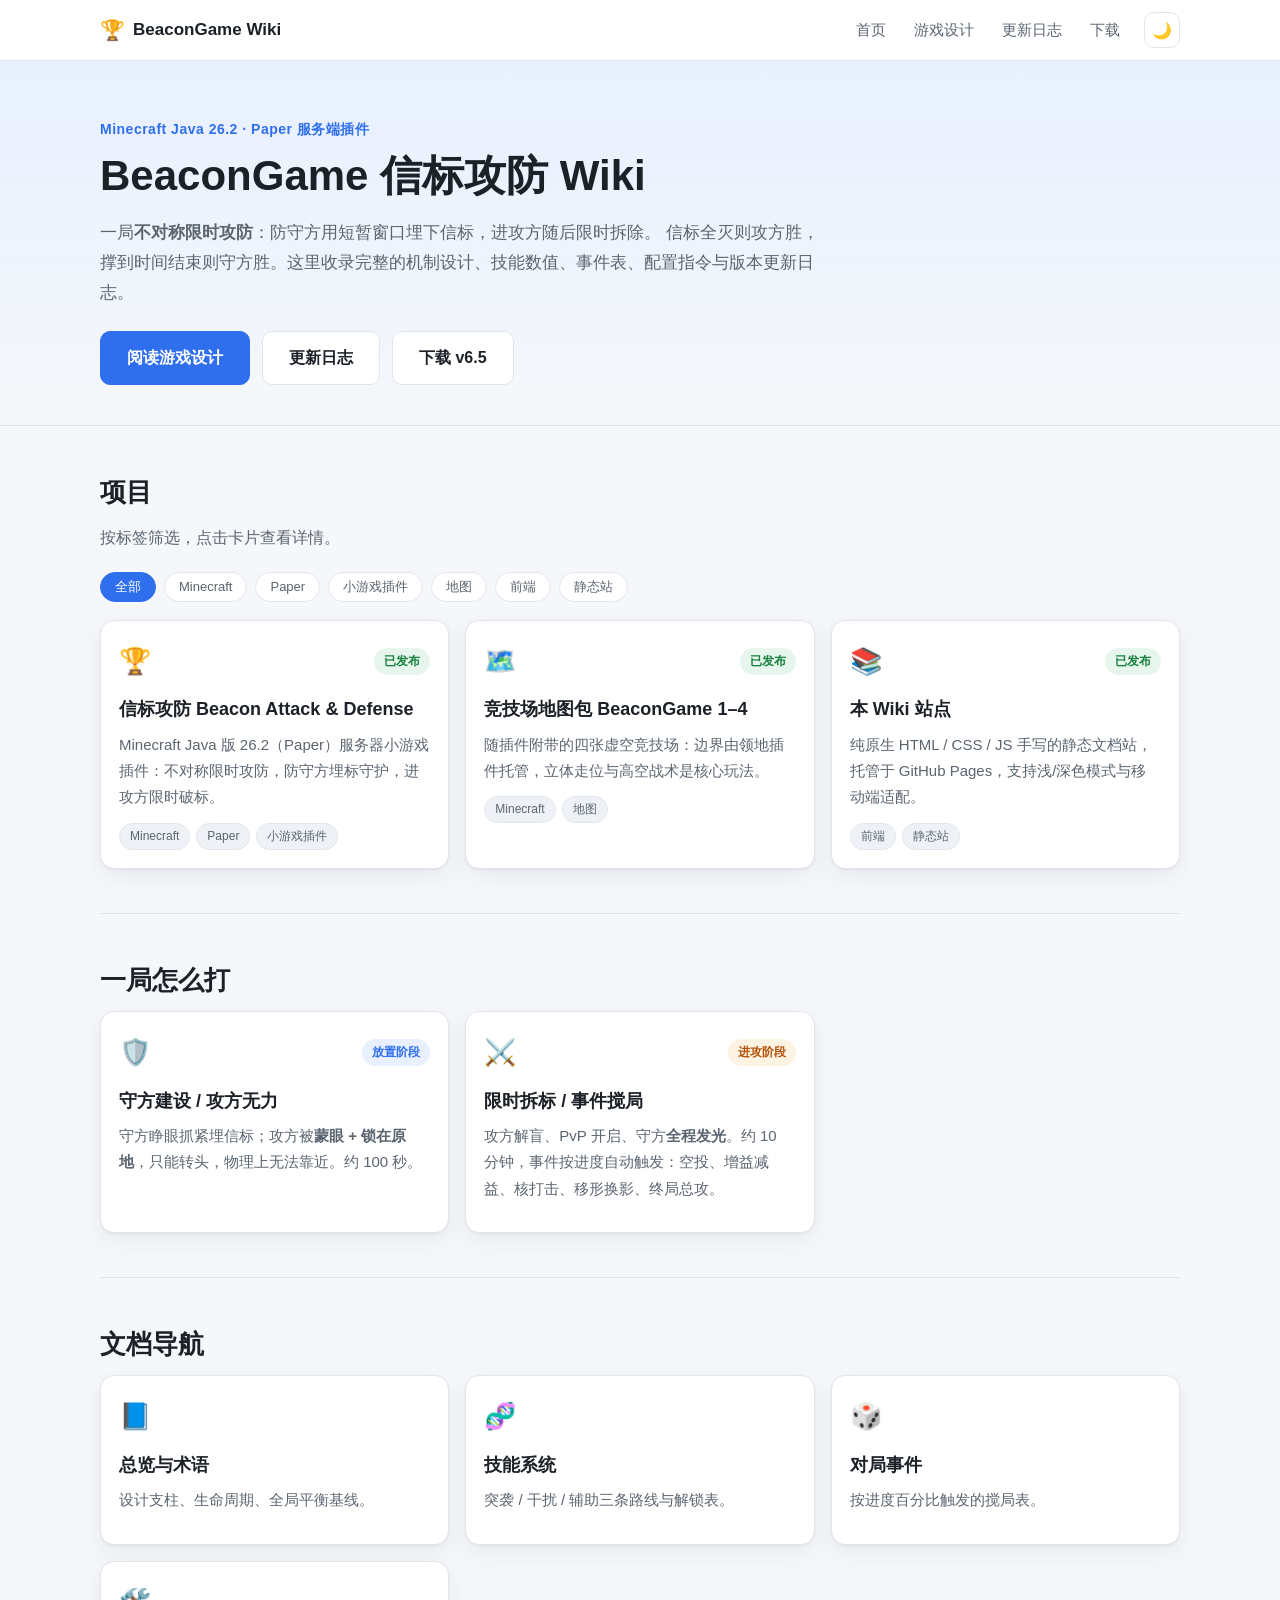
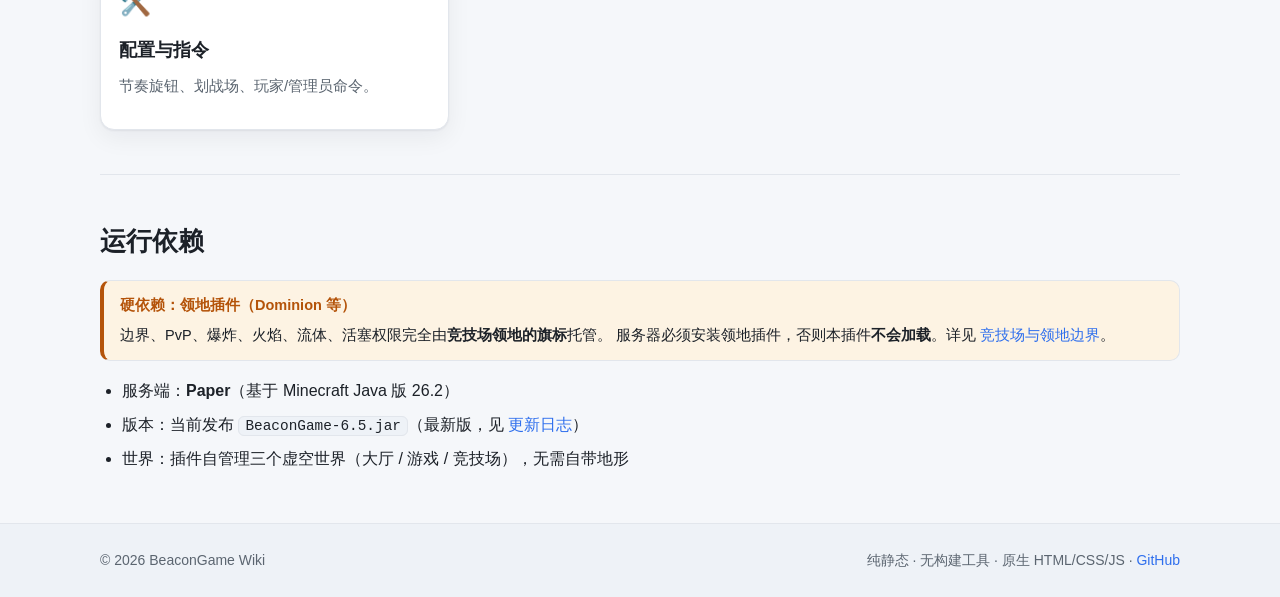
==== index.html @ fc7dd065 "1.0" ====
<!DOCTYPE html>
<!--
  【路径规则】本站在 GitHub Pages 子路径 /beacongame/ 下部署，
  所有资源 / 跳转一律用相对路径，禁止以 "/" 开头的绝对路径。
-->
<html lang="zh-CN" data-theme="light">
<head>
  <meta charset="UTF-8" />
  <meta name="viewport" content="width=device-width, initial-scale=1" />
  <title>BeaconGame Wiki · 信标攻防</title>
  <meta name="description" content="Minecraft Paper 服务端小游戏插件「信标攻防 Beacon Attack & Defense」的静态 Wiki：玩法、机制、技能、事件、配置与更新日志。" />

  <!-- 站点图标用内联 SVG（data URI）：无外部文件路径，永不 404 -->
  <link rel="icon" href="data:image/svg+xml,<svg xmlns='http://www.w3.org/2000/svg' viewBox='0 0 100 100'><text y='.9em' font-size='90'>🏆</text></svg>" />

  <!-- 相对路径引入样式 -->
  <link rel="stylesheet" href="./css/style.css" />

  <!-- 主题内联脚本：首屏绘制前写入 data-theme，避免刷新闪烁（key 必须 = js/main.js 里的 beacongame-theme） -->
  <script>
    (function () {
      try {
        var saved = localStorage.getItem('beacongame-theme');
        var theme = saved || (window.matchMedia && window.matchMedia('(prefers-color-scheme: dark)').matches ? 'dark' : 'light');
        document.documentElement.setAttribute('data-theme', theme);
      } catch (e) {}
    })();
  </script>
</head>

<body>
  <!-- 导航栏容器：内容由 js/main.js 注入 -->
  <nav id="navbar"></nav>

  <main>
    <!-- ===== 首屏 ===== -->
    <header class="hero">
      <div class="wrap">
        <p class="hero-kicker">Minecraft Java 26.2 · Paper 服务端插件</p>
        <h1 class="hero-title">BeaconGame 信标攻防 Wiki</h1>
        <p class="hero-desc">
          一局<strong>不对称限时攻防</strong>：防守方用短暂窗口埋下信标，进攻方随后限时拆除。
          信标全灭则攻方胜，撑到时间结束则守方胜。这里收录完整的机制设计、技能数值、事件表、配置指令与版本更新日志。
        </p>
        <div class="hero-actions">
          <a class="btn btn-primary btn-lg" href="./design.html">阅读游戏设计</a>
          <a class="btn btn-lg" href="./changelog.html">更新日志</a>
          <!-- 下载链接：指向仓库内 download/ 下的 jar，部署后即为可下载地址 -->
          <a class="btn btn-lg" href="./download/BeaconGame-6.5.jar">下载 v6.5</a>
        </div>
      </div>
    </header>

    <div class="wrap">
      <!-- ===== 项目卡片 ===== -->
      <section id="projects" class="section">
        <h2 class="section-title">项目</h2>
        <p class="section-sub">按标签筛选，点击卡片查看详情。</p>
        <div id="project-tags" class="tag-filter"></div>
        <div id="project-list" class="grid"></div>
      </section>

      <!-- ===== 核心玩法速览 ===== -->
      <section class="section">
        <h2 class="section-title">一局怎么打</h2>
        <div class="grid grid-2">
          <div class="card static">
            <div class="card-head"><span class="card-icon">🛡️</span><span class="badge">放置阶段</span></div>
            <h3 class="card-title">守方建设 / 攻方无力</h3>
            <p class="card-desc">守方睁眼抓紧埋信标；攻方被<strong>蒙眼 + 锁在原地</strong>，只能转头，物理上无法靠近。约 100 秒。</p>
          </div>
          <div class="card static">
            <div class="card-head"><span class="card-icon">⚔️</span><span class="badge badge-warn">进攻阶段</span></div>
            <h3 class="card-title">限时拆标 / 事件搅局</h3>
            <p class="card-desc">攻方解盲、PvP 开启、守方<strong>全程发光</strong>。约 10 分钟，事件按进度自动触发：空投、增益减益、核打击、移形换影、终局总攻。</p>
          </div>
        </div>
      </section>

      <!-- ===== 快速链接 ===== -->
      <section class="section">
        <h2 class="section-title">文档导航</h2>
        <div class="grid">
          <a class="card" href="./design.html#ch1"><div class="card-head"><span class="card-icon">📘</span></div><h3 class="card-title">总览与术语</h3><p class="card-desc">设计支柱、生命周期、全局平衡基线。</p></a>
          <a class="card" href="./design.html#ch4"><div class="card-head"><span class="card-icon">🧬</span></div><h3 class="card-title">技能系统</h3><p class="card-desc">突袭 / 干扰 / 辅助三条路线与解锁表。</p></a>
          <a class="card" href="./design.html#ch5"><div class="card-head"><span class="card-icon">🎲</span></div><h3 class="card-title">对局事件</h3><p class="card-desc">按进度百分比触发的搅局表。</p></a>
          <a class="card" href="./design.html#ch11"><div class="card-head"><span class="card-icon">🛠️</span></div><h3 class="card-title">配置与指令</h3><p class="card-desc">节奏旋钮、划战场、玩家/管理员命令。</p></a>
        </div>
      </section>

      <!-- ===== 依赖与环境 ===== -->
      <section class="section">
        <h2 class="section-title">运行依赖</h2>
        <div class="callout callout-warn">
          <span class="callout-title">硬依赖：领地插件（Dominion 等）</span>
          边界、PvP、爆炸、火焰、流体、活塞权限完全由<strong>竞技场领地的旗标</strong>托管。
          服务器必须安装领地插件，否则本插件<strong>不会加载</strong>。详见 <a href="./design.html#ch6">竞技场与领地边界</a>。
        </div>
        <ul class="checks">
          <li>服务端：<strong>Paper</strong>（基于 Minecraft Java 版 26.2）</li>
          <li>版本：当前发布 <code>BeaconGame-6.5.jar</code>（最新版，见 <a href="./changelog.html">更新日志</a>）</li>
          <li>世界：插件自管理三个虚空世界（大厅 / 游戏 / 竞技场），无需自带地形</li>
        </ul>
      </section>
    </div>
  </main>

  <footer class="footer">
    <div class="wrap footer-inner">
      <span>© <span id="year">2026</span> BeaconGame Wiki</span>
      <span class="footer-note">纯静态 · 无构建工具 · 原生 HTML/CSS/JS · <a href="https://github.com/TanDingyan/Beacongame">GitHub</a></span>
    </div>
  </footer>

  <!-- 相对路径引入脚本；defer 保证 DOM 就绪后执行，且 currentScript 仍有效 -->
  <script src="./js/main.js" defer></script>
</body>
</html>
---- css/style.css ----
/* =========================================================
 * BeaconGame Wiki - 全局样式
 * 设计要点：
 * 1) 主题用 CSS 变量：只切换 <html data-theme="dark">，组件样式零改动；
 * 2) 装饰一律用渐变/emoji，不引用外部图片，避免子路径部署下的 404；
 * 3) 文档页用「左侧固定栏 + 右侧内容」布局，移动端自动堆叠；
 * 4) 全站响应式，断点 920px（侧栏收起）与 760px（导航折叠）。
 * ========================================================= */

/* ---------- 浅色主题（默认） ---------- */
:root {
  --bg:         #f5f7fa;
  --bg-soft:    #eef2f7;
  --surface:    #ffffff;
  --text:       #1c2128;
  --muted:      #5b6570;
  --border:     #e2e6ec;
  --brand:      #2f6fed;
  --brand-soft: #e8f0ff;
  --ok:         #17803d;
  --ok-soft:    #e6f6ec;
  --warn:       #b45309;
  --warn-soft:  #fdf3e3;
  --danger:     #b42318;
  --danger-soft:#fdeceb;
  --shadow:     0 1px 2px rgba(16, 24, 40, .06), 0 8px 24px rgba(16, 24, 40, .06);
  --radius:     14px;
  --maxw:       1120px;
  --nav-h:      60px;
  --side-w:     260px;
  color-scheme: light;
}

/* ---------- 深色主题：只覆盖变量 ---------- */
[data-theme="dark"] {
  --bg:         #0e1116;
  --bg-soft:    #151a21;
  --surface:    #161b22;
  --text:       #e6edf3;
  --muted:      #98a2b3;
  --border:     #262d36;
  --brand:      #6ea8fe;
  --brand-soft: #16233a;
  --ok:         #56d364;
  --ok-soft:    #12261a;
  --warn:       #e3b341;
  --warn-soft:  #2a2417;
  --danger:     #f0883e;
  --danger-soft:#2a1c18;
  --shadow:     0 1px 2px rgba(0, 0, 0, .4), 0 8px 24px rgba(0, 0, 0, .35);
  color-scheme: dark;
}

/* ---------- 基础重置 ---------- */
* { box-sizing: border-box; }

html {
  scroll-behavior: smooth;
  scroll-padding-top: calc(var(--nav-h) + 16px);   /* 防止吸顶导航挡住锚点标题 */
  -webkit-text-size-adjust: 100%;
}

body {
  margin: 0;
  font-family: -apple-system, BlinkMacSystemFont, "Segoe UI", "PingFang SC",
               "Microsoft YaHei", "Helvetica Neue", Arial, sans-serif;
  background: var(--bg);
  color: var(--text);
  line-height: 1.75;
  transition: background-color .25s ease, color .25s ease;
}

a { color: var(--brand); text-decoration: none; }
a:hover { text-decoration: underline; }

code {
  font-family: ui-monospace, SFMono-Regular, Consolas, "Courier New", monospace;
  background: var(--bg-soft);
  border: 1px solid var(--border);
  border-radius: 6px;
  padding: 1px 6px;
  font-size: .9em;
}

pre {
  background: var(--bg-soft);
  border: 1px solid var(--border);
  border-radius: 10px;
  padding: 14px 16px;
  overflow-x: auto;
}
pre code { background: none; border: none; padding: 0; }

.wrap { width: 100%; max-width: var(--maxw); margin: 0 auto; padding: 0 20px; }

/* =========================================================
 * 顶部导航栏（由 js/main.js 注入到 <nav id="navbar">）
 * ========================================================= */
.navbar {
  position: sticky; top: 0; z-index: 50;
  background: var(--surface);
  border-bottom: 1px solid var(--border);
}
.nav-inner {
  position: relative;
  max-width: var(--maxw); height: var(--nav-h);
  margin: 0 auto; padding: 0 20px;
  display: flex; align-items: center; gap: 16px;
}
.brand {
  display: flex; align-items: center; gap: 8px;
  font-weight: 700; font-size: 17px; color: var(--text); white-space: nowrap;
}
.brand:hover { text-decoration: none; color: var(--brand); }
.brand-logo { font-size: 20px; }

.nav-links {
  display: flex; align-items: center; gap: 4px;
  list-style: none; margin: 0 0 0 auto; padding: 0;
}
.nav-links a {
  display: block; padding: 6px 12px; border-radius: 8px;
  color: var(--muted); font-size: 15px;
}
.nav-links a:hover { background: var(--bg-soft); color: var(--text); text-decoration: none; }
.nav-links a.is-active { color: var(--brand); background: var(--brand-soft); font-weight: 600; }

.theme-toggle {
  margin-left: 8px; width: 36px; height: 36px;
  display: inline-flex; align-items: center; justify-content: center;
  border: 1px solid var(--border); border-radius: 10px;
  background: var(--surface); color: var(--text); font-size: 16px; cursor: pointer;
}
.theme-toggle:hover { background: var(--bg-soft); }

.nav-toggle {
  display: none; margin-left: auto;
  width: 40px; height: 36px;
  border: 1px solid var(--border); border-radius: 10px;
  background: var(--surface); color: var(--text); font-size: 18px; cursor: pointer;
}

/* =========================================================
 * Hero（首页/文档页顶部）
 * ========================================================= */
.hero {
  padding: 56px 0 40px;
  background: linear-gradient(180deg, var(--brand-soft) 0%, var(--bg) 100%);
  border-bottom: 1px solid var(--border);
}
.hero-kicker { margin: 0 0 8px; color: var(--brand); font-size: 14px; font-weight: 600; letter-spacing: .5px; }
.hero-title  { margin: 0 0 16px; font-size: clamp(26px, 5vw, 42px); line-height: 1.25; }
.hero-desc   { margin: 0 0 24px; max-width: 720px; color: var(--muted); font-size: 17px; }
.hero-actions { display: flex; flex-wrap: wrap; gap: 12px; }

.btn {
  display: inline-block; padding: 10px 20px;
  border: 1px solid var(--border); border-radius: 10px;
  background: var(--surface); color: var(--text); font-weight: 600; font-size: 15px;
}
.btn:hover { text-decoration: none; border-color: var(--brand); color: var(--brand); }
.btn-primary { background: var(--brand); border-color: var(--brand); color: #fff; }
.btn-primary:hover { color: #fff; filter: brightness(1.08); }
.btn-lg { padding: 12px 26px; font-size: 16px; }

/* =========================================================
 * 区块与标题
 * ========================================================= */
.section { padding: 44px 0; border-bottom: 1px solid var(--border); }
.section:last-of-type { border-bottom: none; }
.section-title { margin: 0 0 8px; font-size: 26px; }
.section-sub   { margin: 0 0 20px; color: var(--muted); }

h2.doc-h2 { font-size: 24px; margin: 8px 0 14px; padding-bottom: 8px; border-bottom: 1px solid var(--border); }
h3.doc-h3 { font-size: 19px; margin: 26px 0 10px; }
h4.doc-h4 { font-size: 16px; margin: 18px 0 8px; color: var(--muted); }

/* =========================================================
 * 卡片 / 网格（首页项目列表）
 * ========================================================= */
.grid { display: grid; grid-template-columns: repeat(auto-fill, minmax(280px, 1fr)); gap: 16px; }
.card {
  display: block; padding: 18px;
  background: var(--surface); border: 1px solid var(--border);
  border-radius: var(--radius); box-shadow: var(--shadow); color: var(--text);
  transition: transform .18s ease, box-shadow .18s ease, border-color .18s ease;
}
a.card:hover { text-decoration: none; transform: translateY(-3px); border-color: var(--brand); box-shadow: 0 6px 20px rgba(47,111,237,.18); }
.card-head { display: flex; align-items: center; justify-content: space-between; margin-bottom: 10px; }
.card-icon { font-size: 26px; }
.card-title { margin: 0 0 6px; font-size: 18px; }
.card-desc  { margin: 0 0 12px; color: var(--muted); font-size: 15px; }
.card-tags  { display: flex; flex-wrap: wrap; gap: 6px; }

.tag  { display: inline-block; padding: 2px 10px; border-radius: 999px; background: var(--bg-soft); border: 1px solid var(--border); color: var(--muted); font-size: 12px; }
.badge { padding: 3px 10px; border-radius: 999px; background: var(--brand-soft); color: var(--brand); font-size: 12px; font-weight: 600; }
.badge-ok   { background: var(--ok-soft);   color: var(--ok); }
.badge-warn { background: var(--warn-soft); color: var(--warn); }
.chips { display: flex; flex-wrap: wrap; gap: 8px; }
.tag-filter { display: flex; flex-wrap: wrap; gap: 8px; margin-bottom: 18px; }
.tag-filter button {
  padding: 5px 14px; border: 1px solid var(--border); border-radius: 999px;
  background: var(--surface); color: var(--muted); font-size: 13px; cursor: pointer;
}
.tag-filter button.is-active { background: var(--brand); border-color: var(--brand); color: #fff; }
.empty { color: var(--muted); padding: 24px 0; }

/* =========================================================
 * 文档布局：侧栏 + 内容
 * ========================================================= */
.docs { display: flex; gap: 28px; align-items: flex-start; max-width: var(--maxw); margin: 0 auto; padding: 24px 20px 48px; }

.sidebar {
  width: var(--side-w); flex: 0 0 var(--side-w);
  position: sticky; top: calc(var(--nav-h) + 16px);
  align-self: flex-start;
  max-height: calc(100vh - var(--nav-h) - 32px);
  overflow-y: auto;
}
.sidebar-title { font-size: 13px; text-transform: uppercase; letter-spacing: .08em; color: var(--muted); margin: 0 0 10px; }
.sidebar ul { list-style: none; margin: 0 0 18px; padding: 0; border-left: 2px solid var(--border); }
.sidebar li a {
  display: block; padding: 7px 14px; color: var(--muted); font-size: 14px;
  border-left: 2px solid transparent; margin-left: -2px;
}
.sidebar li a:hover { color: var(--text); text-decoration: none; background: var(--bg-soft); }
.sidebar li a.is-active { color: var(--brand); border-left-color: var(--brand); font-weight: 600; background: var(--brand-soft); }
.sidebar .back { font-size: 14px; }

.docs-content { flex: 1 1 auto; min-width: 0; }
.docs-content section { scroll-margin-top: calc(var(--nav-h) + 16px); }

/* =========================================================
 * 表格
 * ========================================================= */
.table-wrap { overflow-x: auto; -webkit-overflow-scrolling: touch; margin: 14px 0; }
table { width: 100%; border-collapse: collapse; min-width: 520px; font-size: 14.5px; }
th, td { padding: 10px 12px; border-bottom: 1px solid var(--border); text-align: left; vertical-align: top; }
th { background: var(--bg-soft); font-weight: 600; white-space: nowrap; }
tbody tr:hover { background: var(--bg-soft); }

/* =========================================================
 * 提示框（callout）
 * ========================================================= */
.callout {
  border: 1px solid var(--border); border-left-width: 4px; border-radius: 10px;
  padding: 12px 16px; margin: 16px 0; background: var(--surface); font-size: 14.5px;
}
.callout .callout-title { font-weight: 700; display: block; margin-bottom: 4px; }
.callout-note  { border-left-color: var(--brand); }
.callout-note  .callout-title { color: var(--brand); }
.callout-warn  { border-left-color: var(--warn); background: var(--warn-soft); }
.callout-warn  .callout-title { color: var(--warn); }
.callout-tip   { border-left-color: var(--ok); background: var(--ok-soft); }
.callout-tip   .callout-title { color: var(--ok); }
.callout-danger{ border-left-color: var(--danger); background: var(--danger-soft); }
.callout-danger .callout-title { color: var(--danger); }

/* =========================================================
 * 列表 / 步骤
 * ========================================================= */
.steps { padding-left: 22px; margin: 0; }
.steps li { margin-bottom: 8px; }
.checks { padding-left: 22px; margin: 0; }
.checks li { margin-bottom: 6px; }
ul.clean { padding-left: 20px; }
ul.clean li { margin-bottom: 6px; }

/* =========================================================
 * 版本条目（更新日志）
 * ========================================================= */
.version { padding: 28px 0; border-bottom: 1px solid var(--border); }
.version:last-child { border-bottom: none; }
.version-id { font-size: 24px; margin: 0 0 4px; }
.version-date { color: var(--muted); font-size: 14px; margin: 0 0 14px; }
.version ul { padding-left: 20px; }
.version li { margin-bottom: 8px; }

/* =========================================================
 * 页脚
 * ========================================================= */
.footer { border-top: 1px solid var(--border); background: var(--bg-soft); padding: 24px 0; }
.footer-inner { display: flex; flex-wrap: wrap; gap: 8px; justify-content: space-between; font-size: 14px; color: var(--muted); }

/* =========================================================
 * 响应式
 * ========================================================= */
@media (max-width: 920px) {
  .docs { flex-direction: column; gap: 0; }
  .sidebar {
    width: 100%; flex: none; position: static;
    max-height: none; overflow: visible; margin-bottom: 8px;
  }
  .sidebar ul { display: flex; flex-wrap: wrap; gap: 4px 6px; border-left: none; }
  .sidebar li a { border-left: none; border: 1px solid var(--border); border-radius: 8px; padding: 6px 12px; }
  .sidebar li a.is-active { border-color: var(--brand); }
}

@media (max-width: 760px) {
  .nav-toggle { display: block; }
  .nav-links {
    display: none; position: absolute; top: 100%; left: 0; right: 0;
    flex-direction: column; align-items: stretch; gap: 2px;
    padding: 10px 20px 16px; background: var(--surface);
    border-bottom: 1px solid var(--border); box-shadow: var(--shadow);
  }
  .nav-links.open { display: flex; }
  .nav-links a { padding: 10px 12px; font-size: 16px; }
  .theme-toggle { margin: 8px 0 0; align-self: flex-start; }

  .hero { padding: 36px 0 28px; }
  .section { padding: 30px 0; }
  .section-title { font-size: 22px; }
}

@media (prefers-reduced-motion: reduce) {
  html { scroll-behavior: auto; }
  * { transition: none !important; }
}
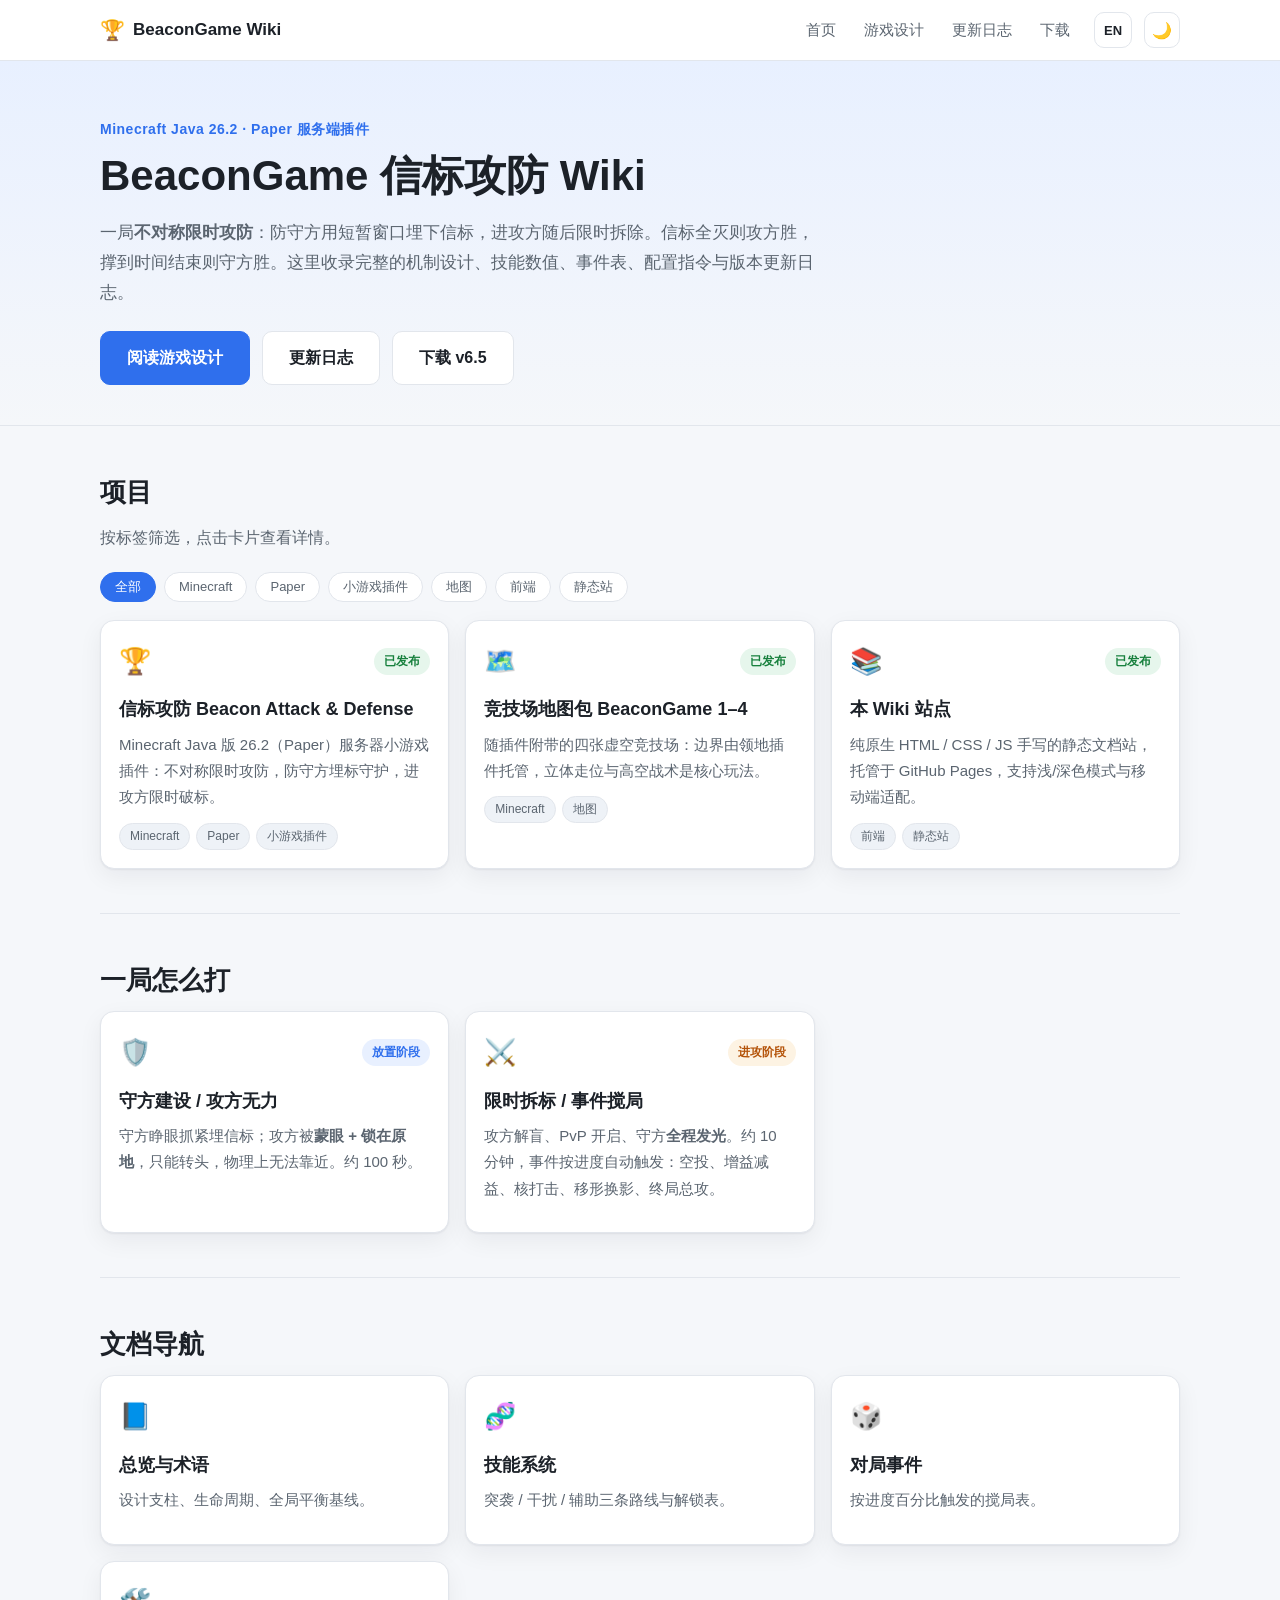
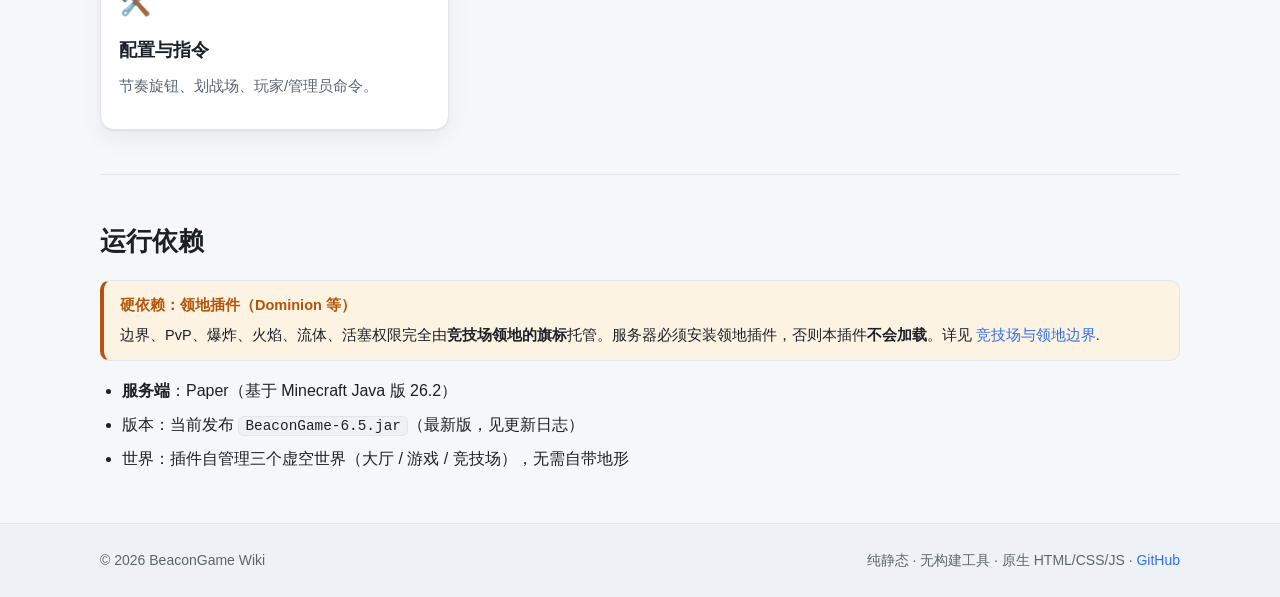
==== commit b0bf1f45: "中英对照" ====
--- a/index.html
+++ b/index.html
@@ -1,52 +1,38 @@
 <!DOCTYPE html>
-<!--
-  【路径规则】本站在 GitHub Pages 子路径 /beacongame/ 下部署，
-  所有资源 / 跳转一律用相对路径，禁止以 "/" 开头的绝对路径。
--->
 <html lang="zh-CN" data-theme="light">
 <head>
   <meta charset="UTF-8" />
   <meta name="viewport" content="width=device-width, initial-scale=1" />
   <title>BeaconGame Wiki · 信标攻防</title>
   <meta name="description" content="Minecraft Paper 服务端小游戏插件「信标攻防 Beacon Attack & Defense」的静态 Wiki：玩法、机制、技能、事件、配置与更新日志。" />
-
-  <!-- 站点图标用内联 SVG（data URI）：无外部文件路径，永不 404 -->
   <link rel="icon" href="data:image/svg+xml,<svg xmlns='http://www.w3.org/2000/svg' viewBox='0 0 100 100'><text y='.9em' font-size='90'>🏆</text></svg>" />
-
-  <!-- 相对路径引入样式 -->
   <link rel="stylesheet" href="./css/style.css" />
-
-  <!-- 主题内联脚本：首屏绘制前写入 data-theme，避免刷新闪烁（key 必须 = js/main.js 里的 beacongame-theme） -->
   <script>
     (function () {
       try {
         var saved = localStorage.getItem('beacongame-theme');
         var theme = saved || (window.matchMedia && window.matchMedia('(prefers-color-scheme: dark)').matches ? 'dark' : 'light');
         document.documentElement.setAttribute('data-theme', theme);
+        if (localStorage.getItem('beacongame-lang') === 'en') document.documentElement.classList.add('lang-en');
       } catch (e) {}
     })();
   </script>
 </head>
 
 <body>
-  <!-- 导航栏容器：内容由 js/main.js 注入 -->
   <nav id="navbar"></nav>
 
   <main>
     <!-- ===== 首屏 ===== -->
     <header class="hero">
       <div class="wrap">
-        <p class="hero-kicker">Minecraft Java 26.2 · Paper 服务端插件</p>
-        <h1 class="hero-title">BeaconGame 信标攻防 Wiki</h1>
-        <p class="hero-desc">
-          一局<strong>不对称限时攻防</strong>：防守方用短暂窗口埋下信标，进攻方随后限时拆除。
-          信标全灭则攻方胜，撑到时间结束则守方胜。这里收录完整的机制设计、技能数值、事件表、配置指令与版本更新日志。
-        </p>
+        <p class="hero-kicker" data-en="Minecraft Java 26.2 · Paper Server Plugin">Minecraft Java 26.2 · Paper 服务端插件</p>
+        <h1 class="hero-title" data-en="BeaconGame Wiki">BeaconGame 信标攻防 Wiki</h1>
+        <p class="hero-desc" data-en="A match of <strong>asymmetric timed attack/defense</strong>: defenders bury beacons during a short window, attackers breach them before time runs out. All beacons destroyed = attackers win; surviving until time ends = defenders win. This site documents the full mechanics, skills, events, configuration and changelog.">一局<strong>不对称限时攻防</strong>：防守方用短暂窗口埋下信标，进攻方随后限时拆除。信标全灭则攻方胜，撑到时间结束则守方胜。这里收录完整的机制设计、技能数值、事件表、配置指令与版本更新日志。</p>
         <div class="hero-actions">
-          <a class="btn btn-primary btn-lg" href="./design.html">阅读游戏设计</a>
-          <a class="btn btn-lg" href="./changelog.html">更新日志</a>
-          <!-- 下载链接：指向仓库内 download/ 下的 jar，部署后即为可下载地址 -->
-          <a class="btn btn-lg" href="./download/BeaconGame-6.5.jar">下载 v6.5</a>
+          <a class="btn btn-primary btn-lg" href="./design.html" data-en="Read the Design Doc">阅读游戏设计</a>
+          <a class="btn btn-lg" href="./changelog.html" data-en="Changelog">更新日志</a>
+          <a class="btn btn-lg" href="./download/BeaconGame-6.5.jar" data-en="Download v6.5">下载 v6.5</a>
         </div>
       </div>
     </header>
@@ -54,52 +40,51 @@
     <div class="wrap">
       <!-- ===== 项目卡片 ===== -->
       <section id="projects" class="section">
-        <h2 class="section-title">项目</h2>
-        <p class="section-sub">按标签筛选，点击卡片查看详情。</p>
+        <h2 class="section-title" data-en="Projects">项目</h2>
+        <p class="section-sub" data-en="Filter by tag; click a card for details.">按标签筛选，点击卡片查看详情。</p>
         <div id="project-tags" class="tag-filter"></div>
         <div id="project-list" class="grid"></div>
       </section>
 
       <!-- ===== 核心玩法速览 ===== -->
       <section class="section">
-        <h2 class="section-title">一局怎么打</h2>
+        <h2 class="section-title" data-en="How a Match Plays">一局怎么打</h2>
         <div class="grid grid-2">
           <div class="card static">
-            <div class="card-head"><span class="card-icon">🛡️</span><span class="badge">放置阶段</span></div>
-            <h3 class="card-title">守方建设 / 攻方无力</h3>
-            <p class="card-desc">守方睁眼抓紧埋信标；攻方被<strong>蒙眼 + 锁在原地</strong>，只能转头，物理上无法靠近。约 100 秒。</p>
+            <div class="card-head"><span class="card-icon">🛡️</span><span class="badge" data-en="Placement">放置阶段</span></div>
+            <h3 class="card-title" data-en="Defenders build / Attackers helpless">守方建设 / 攻方无力</h3>
+            <p class="card-desc" data-en="Defenders, with eyes open, rush to bury beacons. Attackers are <strong>blinded and frozen in place</strong> — they can only turn their heads, physically unable to approach. About 100 seconds.">守方睁眼抓紧埋信标；攻方被<strong>蒙眼 + 锁在原地</strong>，只能转头，物理上无法靠近。约 100 秒。</p>
           </div>
           <div class="card static">
-            <div class="card-head"><span class="card-icon">⚔️</span><span class="badge badge-warn">进攻阶段</span></div>
-            <h3 class="card-title">限时拆标 / 事件搅局</h3>
-            <p class="card-desc">攻方解盲、PvP 开启、守方<strong>全程发光</strong>。约 10 分钟，事件按进度自动触发：空投、增益减益、核打击、移形换影、终局总攻。</p>
+            <div class="card-head"><span class="card-icon">⚔️</span><span class="badge badge-warn" data-en="Assault">进攻阶段</span></div>
+            <h3 class="card-title" data-en="Timed breach / Events shake things up">限时拆标 / 事件搅局</h3>
+            <p class="card-desc" data-en="Attackers are unblinded, PvP turns on, and defenders <strong>glow the entire phase</strong>. About 10 minutes; events fire by progress: airdrops, buffs/debuffs, nuclear strikes, position swaps, and the final assault.">攻方解盲、PvP 开启、守方<strong>全程发光</strong>。约 10 分钟，事件按进度自动触发：空投、增益减益、核打击、移形换影、终局总攻。</p>
           </div>
         </div>
       </section>
 
       <!-- ===== 快速链接 ===== -->
       <section class="section">
-        <h2 class="section-title">文档导航</h2>
+        <h2 class="section-title" data-en="Documentation">文档导航</h2>
         <div class="grid">
-          <a class="card" href="./design.html#ch1"><div class="card-head"><span class="card-icon">📘</span></div><h3 class="card-title">总览与术语</h3><p class="card-desc">设计支柱、生命周期、全局平衡基线。</p></a>
-          <a class="card" href="./design.html#ch4"><div class="card-head"><span class="card-icon">🧬</span></div><h3 class="card-title">技能系统</h3><p class="card-desc">突袭 / 干扰 / 辅助三条路线与解锁表。</p></a>
-          <a class="card" href="./design.html#ch5"><div class="card-head"><span class="card-icon">🎲</span></div><h3 class="card-title">对局事件</h3><p class="card-desc">按进度百分比触发的搅局表。</p></a>
-          <a class="card" href="./design.html#ch11"><div class="card-head"><span class="card-icon">🛠️</span></div><h3 class="card-title">配置与指令</h3><p class="card-desc">节奏旋钮、划战场、玩家/管理员命令。</p></a>
+          <a class="card" href="./design.html#ch1"><div class="card-head"><span class="card-icon">📘</span></div><h3 class="card-title" data-en="Overview & Terms">总览与术语</h3><p class="card-desc" data-en="Design pillars, life cycle, global balance baseline.">设计支柱、生命周期、全局平衡基线。</p></a>
+          <a class="card" href="./design.html#ch4"><div class="card-head"><span class="card-icon">🧬</span></div><h3 class="card-title" data-en="Skill System">技能系统</h3><p class="card-desc" data-en="Assault / Disruption / Support routes and unlock table.">突袭 / 干扰 / 辅助三条路线与解锁表。</p></a>
+          <a class="card" href="./design.html#ch5"><div class="card-head"><span class="card-icon">🎲</span></div><h3 class="card-title" data-en="Match Events">对局事件</h3><p class="card-desc" data-en="The disruption table triggered by progress percentage.">按进度百分比触发的搅局表。</p></a>
+          <a class="card" href="./design.html#ch11"><div class="card-head"><span class="card-icon">🛠️</span></div><h3 class="card-title" data-en="Config & Commands">配置与指令</h3><p class="card-desc" data-en="Tempo knobs, arena drawing, player/admin commands.">节奏旋钮、划战场、玩家/管理员命令。</p></a>
         </div>
       </section>
 
       <!-- ===== 依赖与环境 ===== -->
       <section class="section">
-        <h2 class="section-title">运行依赖</h2>
+        <h2 class="section-title" data-en="Runtime Requirements">运行依赖</h2>
         <div class="callout callout-warn">
-          <span class="callout-title">硬依赖：领地插件（Dominion 等）</span>
-          边界、PvP、爆炸、火焰、流体、活塞权限完全由<strong>竞技场领地的旗标</strong>托管。
-          服务器必须安装领地插件，否则本插件<strong>不会加载</strong>。详见 <a href="./design.html#ch6">竞技场与领地边界</a>。
+          <span class="callout-title" data-en="Hard dependency: a claim plugin (e.g. Dominion)">硬依赖：领地插件（Dominion 等）</span>
+          <span data-en="Borders, PvP, explosions, fire, fluids and pistons are all governed by the <strong>claim flags of the arena</strong>. The server must have a claim plugin installed, otherwise this plugin will <strong>not load</strong>. See ">边界、PvP、爆炸、火焰、流体、活塞权限完全由<strong>竞技场领地的旗标</strong>托管。服务器必须安装领地插件，否则本插件<strong>不会加载</strong>。详见 </span><a href="./design.html#ch6" data-en="Arena & Borders">竞技场与领地边界</a><span data-en=".">.</span>
         </div>
         <ul class="checks">
-          <li>服务端：<strong>Paper</strong>（基于 Minecraft Java 版 26.2）</li>
-          <li>版本：当前发布 <code>BeaconGame-6.5.jar</code>（最新版，见 <a href="./changelog.html">更新日志</a>）</li>
-          <li>世界：插件自管理三个虚空世界（大厅 / 游戏 / 竞技场），无需自带地形</li>
+          <li data-en="Server: <strong>Paper</strong> (Minecraft Java 26.2)"><strong>服务端</strong>：Paper（基于 Minecraft Java 版 26.2）</li>
+          <li data-en="Version: current release <code>BeaconGame-6.5.jar</code> (see Changelog)">版本：当前发布 <code>BeaconGame-6.5.jar</code>（最新版，见更新日志）</li>
+          <li data-en="Worlds: the plugin self-manages three void worlds (lobby / game / arena); no built-in terrain needed">世界：插件自管理三个虚空世界（大厅 / 游戏 / 竞技场），无需自带地形</li>
         </ul>
       </section>
     </div>
@@ -108,11 +93,10 @@
   <footer class="footer">
     <div class="wrap footer-inner">
       <span>© <span id="year">2026</span> BeaconGame Wiki</span>
-      <span class="footer-note">纯静态 · 无构建工具 · 原生 HTML/CSS/JS · <a href="https://github.com/TanDingyan/Beacongame">GitHub</a></span>
+      <span class="footer-note" data-en="Static · Plain HTML/CSS/JS · GitHub">纯静态 · 无构建工具 · 原生 HTML/CSS/JS · <a href="https://github.com/TanDingyan/Beacongame">GitHub</a></span>
     </div>
   </footer>
 
-  <!-- 相对路径引入脚本；defer 保证 DOM 就绪后执行，且 currentScript 仍有效 -->
   <script src="./js/main.js" defer></script>
 </body>
 </html>
--- a/css/style.css
+++ b/css/style.css
@@ -133,6 +133,15 @@
 }
 .theme-toggle:hover { background: var(--bg-soft); }
 
+/* 语言切换按钮（与主题按钮同款样式） */
+.lang-toggle {
+  margin-left: 8px; min-width: 38px; height: 36px; padding: 0 8px;
+  display: inline-flex; align-items: center; justify-content: center;
+  border: 1px solid var(--border); border-radius: 10px;
+  background: var(--surface); color: var(--text); font-size: 13px; font-weight: 600; cursor: pointer;
+}
+.lang-toggle:hover { background: var(--bg-soft); }
+
 .nav-toggle {
   display: none; margin-left: auto;
   width: 40px; height: 36px;
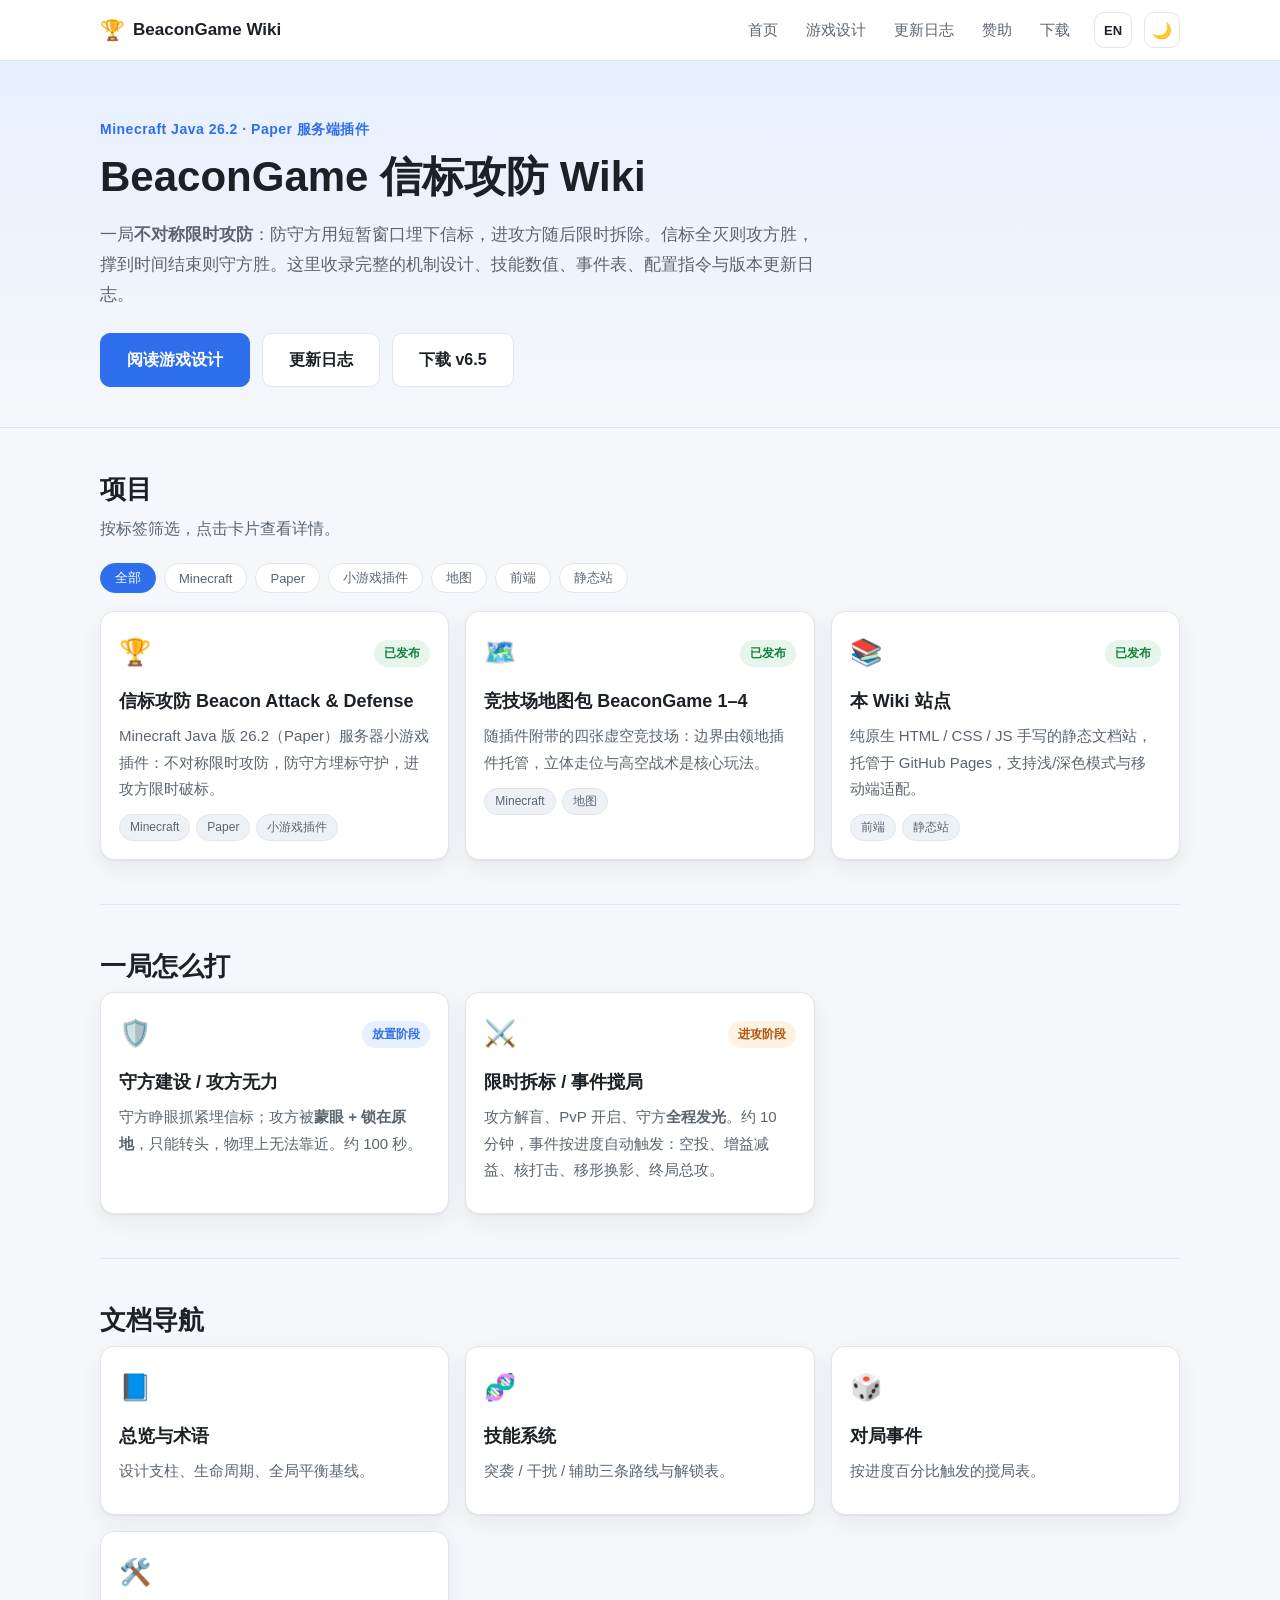
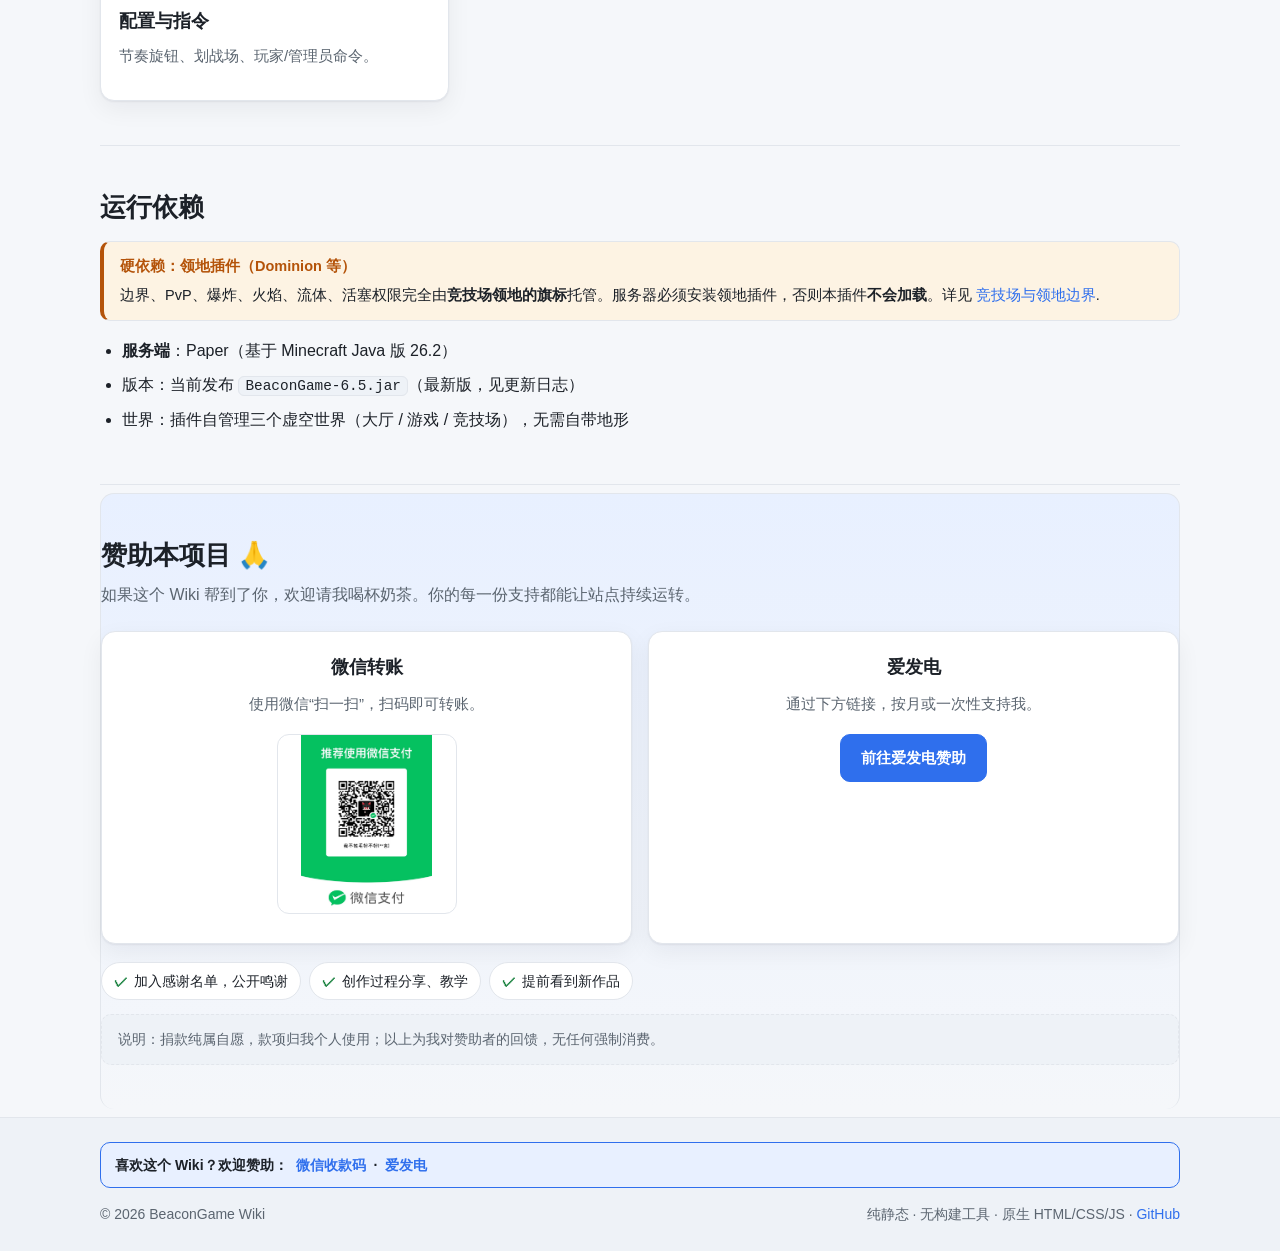
==== commit cf772b4c: "赞助" ====
--- a/index.html
+++ b/index.html
@@ -87,13 +87,57 @@
           <li data-en="Worlds: the plugin self-manages three void worlds (lobby / game / arena); no built-in terrain needed">世界：插件自管理三个虚空世界（大厅 / 游戏 / 竞技场），无需自带地形</li>
         </ul>
       </section>
+
+      <!-- ===== 赞助 / 捐款（明显入口） ===== -->
+      <!--
+        id="donate" 供导航栏“赞助”链接锚点跳转。
+        文本元素各带 data-en，切换语言时由 main.js 替换；
+        图片与链接不带 data-en，中英文下都保留。
+        微信收款码图片用相对路径 ./images/WeChatPay.jpg（与页面层级无关）。
+      -->
+      <section id="donate" class="section donate">
+        <h2 class="section-title" data-en="Support This Project 🙏">赞助本项目 🙏</h2>
+        <p class="section-sub" data-en="If this wiki helps you, feel free to buy me a coffee. Every bit of support keeps the site running.">如果这个 Wiki 帮到了你，欢迎请我喝杯奶茶。你的每一份支持都能让站点持续运转。</p>
+        <div class="donate-grid">
+          <div class="donate-card">
+            <h3 data-en="WeChat Transfer">微信转账</h3>
+            <p data-en="Scan the QR code with WeChat to transfer directly.">使用微信“扫一扫”，扫码即可转账。</p>
+            <!-- 相对路径：首页在站点根，故用 ./images/... -->
+            <a class="donate-img-link" href="./images/WeChatPay.jpg" target="_blank" rel="noopener">
+              <img src="./images/WeChatPay.jpg" alt="微信收款二维码" loading="lazy" />
+            </a>
+          </div>
+          <div class="donate-card">
+            <h3 data-en="Afdian (爱发电)">爱发电</h3>
+            <p data-en="Support me monthly or one-time via the link below.">通过下方链接，按月或一次性支持我。</p>
+            <a class="btn btn-primary" href="https://afdian.com/a/tandingyan" target="_blank" rel="noopener" data-en="Donate on Afdian">前往爱发电赞助</a>
+          </div>
+        </div>
+        <!-- 赞助者回馈：捐款确实附带权益（非强制消费） -->
+        <ul class="donate-perks">
+          <li data-en="Your name on the public thank-you list">加入感谢名单，公开鸣谢</li>
+          <li data-en="Behind-the-scenes creation shares & tutorials">创作过程分享、教学</li>
+          <li data-en="Early access to upcoming works">提前看到新作品</li>
+        </ul>
+        <!-- 说明：自愿捐款、款项个人使用，以上为对赞助者的回馈 -->
+        <p class="donate-disclaimer" data-en="Note: Donations are voluntary and go to personal use. The above are perks I provide to backers — no purchase required.">说明：捐款纯属自愿，款项归我个人使用；以上为我对赞助者的回馈，无任何强制消费。</p>
+      </section>
     </div>
   </main>
 
   <footer class="footer">
+    <!-- 页脚赞助条：全站可见，提供明显的捐款入口 -->
+    <div class="wrap">
+      <div class="footer-donate">
+        <span data-en="Like this wiki? Support it: ">喜欢这个 Wiki？欢迎赞助：</span>
+        <a href="./images/WeChatPay.jpg" target="_blank" rel="noopener" data-en="WeChat QR">微信收款码</a>
+        <span>·</span>
+        <a href="https://afdian.com/a/tandingyan" target="_blank" rel="noopener" data-en="Afdian">爱发电</a>
+      </div>
+    </div>
     <div class="wrap footer-inner">
       <span>© <span id="year">2026</span> BeaconGame Wiki</span>
-      <span class="footer-note" data-en="Static · Plain HTML/CSS/JS · GitHub">纯静态 · 无构建工具 · 原生 HTML/CSS/JS · <a href="https://github.com/TanDingyan/Beacongame">GitHub</a></span>
+      <span class="footer-note" data-en="Static · Plain HTML/CSS/JS · <a href='https://github.com/TanDingyan/BeaconGameWiki'>GitHub</a>">纯静态 · 无构建工具 · 原生 HTML/CSS/JS · <a href="https://github.com/TanDingyan/BeaconGameWiki">GitHub</a></span>
     </div>
   </footer>
 
--- a/css/style.css
+++ b/css/style.css
@@ -73,6 +73,21 @@
 a { color: var(--brand); text-decoration: none; }
 a:hover { text-decoration: underline; }
 
+/* 图片默认不超出容器宽度，防止大图/二维码撑破布局 */
+img { max-width: 100%; }
+
+/* 键盘可达性：聚焦时给出清晰轮廓（鼠标点击不触发） */
+a:focus-visible,
+button:focus-visible,
+.btn:focus-visible,
+.card:focus-visible,
+.tag-filter button:focus-visible,
+.donate-img-link:focus-visible {
+  outline: 2px solid var(--brand);
+  outline-offset: 2px;
+  border-radius: 8px;
+}
+
 code {
   font-family: ui-monospace, SFMono-Regular, Consolas, "Courier New", monospace;
   background: var(--bg-soft);
@@ -121,33 +136,31 @@
 .nav-links a {
   display: block; padding: 6px 12px; border-radius: 8px;
   color: var(--muted); font-size: 15px;
+  transition: background-color .15s ease, color .15s ease;
 }
 .nav-links a:hover { background: var(--bg-soft); color: var(--text); text-decoration: none; }
 .nav-links a.is-active { color: var(--brand); background: var(--brand-soft); font-weight: 600; }
 
-.theme-toggle {
-  margin-left: 8px; width: 36px; height: 36px;
+/* 导航栏右侧按钮（主题 / 语言 / 汉堡）共用基础样式，减少重复 */
+.theme-toggle,
+.lang-toggle,
+.nav-toggle {
+  margin-left: 8px;
   display: inline-flex; align-items: center; justify-content: center;
+  width: 36px; height: 36px;
   border: 1px solid var(--border); border-radius: 10px;
-  background: var(--surface); color: var(--text); font-size: 16px; cursor: pointer;
-}
-.theme-toggle:hover { background: var(--bg-soft); }
-
-/* 语言切换按钮（与主题按钮同款样式） */
-.lang-toggle {
-  margin-left: 8px; min-width: 38px; height: 36px; padding: 0 8px;
-  display: inline-flex; align-items: center; justify-content: center;
-  border: 1px solid var(--border); border-radius: 10px;
-  background: var(--surface); color: var(--text); font-size: 13px; font-weight: 600; cursor: pointer;
-}
-.lang-toggle:hover { background: var(--bg-soft); }
-
-.nav-toggle {
-  display: none; margin-left: auto;
-  width: 40px; height: 36px;
-  border: 1px solid var(--border); border-radius: 10px;
-  background: var(--surface); color: var(--text); font-size: 18px; cursor: pointer;
-}
+  background: var(--surface); color: var(--text);
+  font-size: 16px; cursor: pointer;
+  transition: background-color .18s ease, border-color .18s ease;
+}
+.theme-toggle:hover,
+.lang-toggle:hover,
+.nav-toggle:hover { background: var(--bg-soft); }
+
+/* 语言按钮略宽、字号略小 */
+.lang-toggle { width: auto; min-width: 38px; padding: 0 8px; font-size: 13px; font-weight: 600; }
+/* 汉堡按钮仅移动端显示 */
+.nav-toggle { display: none; margin-left: auto; font-size: 18px; }
 
 /* =========================================================
  * Hero（首页/文档页顶部）
@@ -158,7 +171,7 @@
   border-bottom: 1px solid var(--border);
 }
 .hero-kicker { margin: 0 0 8px; color: var(--brand); font-size: 14px; font-weight: 600; letter-spacing: .5px; }
-.hero-title  { margin: 0 0 16px; font-size: clamp(26px, 5vw, 42px); line-height: 1.25; }
+.hero-title  { margin: 0 0 16px; font-size: clamp(26px, 5vw, 42px); line-height: 1.25; text-wrap: balance; }
 .hero-desc   { margin: 0 0 24px; max-width: 720px; color: var(--muted); font-size: 17px; }
 .hero-actions { display: flex; flex-wrap: wrap; gap: 12px; }
 
@@ -166,6 +179,7 @@
   display: inline-block; padding: 10px 20px;
   border: 1px solid var(--border); border-radius: 10px;
   background: var(--surface); color: var(--text); font-weight: 600; font-size: 15px;
+  transition: border-color .18s ease, color .18s ease, background-color .18s ease;
 }
 .btn:hover { text-decoration: none; border-color: var(--brand); color: var(--brand); }
 .btn-primary { background: var(--brand); border-color: var(--brand); color: #fff; }
@@ -177,12 +191,15 @@
  * ========================================================= */
 .section { padding: 44px 0; border-bottom: 1px solid var(--border); }
 .section:last-of-type { border-bottom: none; }
-.section-title { margin: 0 0 8px; font-size: 26px; }
+.section-title { margin: 0 0 8px; font-size: 26px; line-height: 1.35; text-wrap: balance; }
 .section-sub   { margin: 0 0 20px; color: var(--muted); }
 
 h2.doc-h2 { font-size: 24px; margin: 8px 0 14px; padding-bottom: 8px; border-bottom: 1px solid var(--border); }
 h3.doc-h3 { font-size: 19px; margin: 26px 0 10px; }
 h4.doc-h4 { font-size: 16px; margin: 18px 0 8px; color: var(--muted); }
+
+/* 文档标题统一收紧行高、启用均衡换行 */
+.hero-title, h2.doc-h2, h3.doc-h3 { line-height: 1.3; text-wrap: balance; }
 
 /* =========================================================
  * 卡片 / 网格（首页项目列表）
@@ -290,6 +307,80 @@
  * ========================================================= */
 .footer { border-top: 1px solid var(--border); background: var(--bg-soft); padding: 24px 0; }
 .footer-inner { display: flex; flex-wrap: wrap; gap: 8px; justify-content: space-between; font-size: 14px; color: var(--muted); }
+
+/* =========================================================
+ * 赞助 / 捐款（明显的入口）
+ * - 首页有独立区块（#donate），页脚全站可见“赞助条”
+ * - 图片用相对路径 ./images/WeChatPay.jpg，与页面层级无关
+ * ========================================================= */
+
+/* 首页捐款区块：用品牌色柔光背景突出显示 */
+.donate {
+  background: linear-gradient(180deg, var(--brand-soft) 0%, var(--bg) 100%);
+  border: 1px solid var(--border);
+  border-radius: var(--radius);
+  margin: 8px 0;
+}
+.donate-grid {
+  display: grid;
+  grid-template-columns: repeat(auto-fit, minmax(260px, 1fr)); /* 自适应换行 */
+  gap: 16px;
+  margin: 22px 0 18px;
+}
+.donate-card {
+  background: var(--surface);
+  border: 1px solid var(--border);
+  border-radius: var(--radius);
+  box-shadow: var(--shadow);
+  padding: 20px;
+  text-align: center;
+}
+.donate-card h3 { margin: 0 0 8px; font-size: 18px; }
+.donate-card p  { margin: 0 0 16px; color: var(--muted); font-size: 15px; }
+
+/* 微信收款码：点击放大（在新标签打开原图） */
+.donate-img-link { display: inline-block; }
+.donate-img-link img {
+  width: 180px; height: 180px; object-fit: contain;  /* 二维码必须完整显示，不可裁剪 */
+  background: var(--surface);
+  border: 1px solid var(--border); border-radius: 12px;
+  transition: transform .18s ease, box-shadow .18s ease;
+}
+.donate-img-link img:hover { transform: scale(1.04); box-shadow: var(--shadow); }
+
+/* 免责声明：虚线框，弱化视觉，表明自愿 */
+.donate-disclaimer {
+  margin: 0; padding: 12px 16px;
+  background: var(--bg-soft);
+  border: 1px dashed var(--border);
+  border-radius: 10px;
+  color: var(--muted); font-size: 14px;
+}
+
+/* 赞助者回馈：胶囊标签列表 */
+.donate-perks {
+  list-style: none; margin: 0 0 14px; padding: 0;
+  display: flex; flex-wrap: wrap; gap: 8px;
+}
+.donate-perks li {
+  display: inline-flex; align-items: center; gap: 6px;
+  padding: 6px 12px;
+  background: var(--surface); border: 1px solid var(--border);
+  border-radius: 999px; font-size: 14px; color: var(--text);
+}
+.donate-perks li::before { content: "✓"; color: var(--ok); font-weight: 700; }
+
+/* 页脚赞助条：全站可见、醒目（品牌色底） */
+.footer-donate {
+  display: flex; flex-wrap: wrap; align-items: center; gap: 8px;
+  margin-bottom: 14px; padding: 10px 14px;
+  background: var(--brand-soft);
+  border: 1px solid var(--brand);
+  border-radius: 10px;
+  color: var(--text); font-size: 14px; font-weight: 600;
+}
+.footer-donate a { color: var(--brand); font-weight: 700; }
+.footer-donate a:hover { text-decoration: underline; }
 
 /* =========================================================
  * 响应式
@@ -315,7 +406,7 @@
   }
   .nav-links.open { display: flex; }
   .nav-links a { padding: 10px 12px; font-size: 16px; }
-  .theme-toggle { margin: 8px 0 0; align-self: flex-start; }
+  .theme-toggle, .lang-toggle { margin: 8px 0 0; align-self: flex-start; }
 
   .hero { padding: 36px 0 28px; }
   .section { padding: 30px 0; }
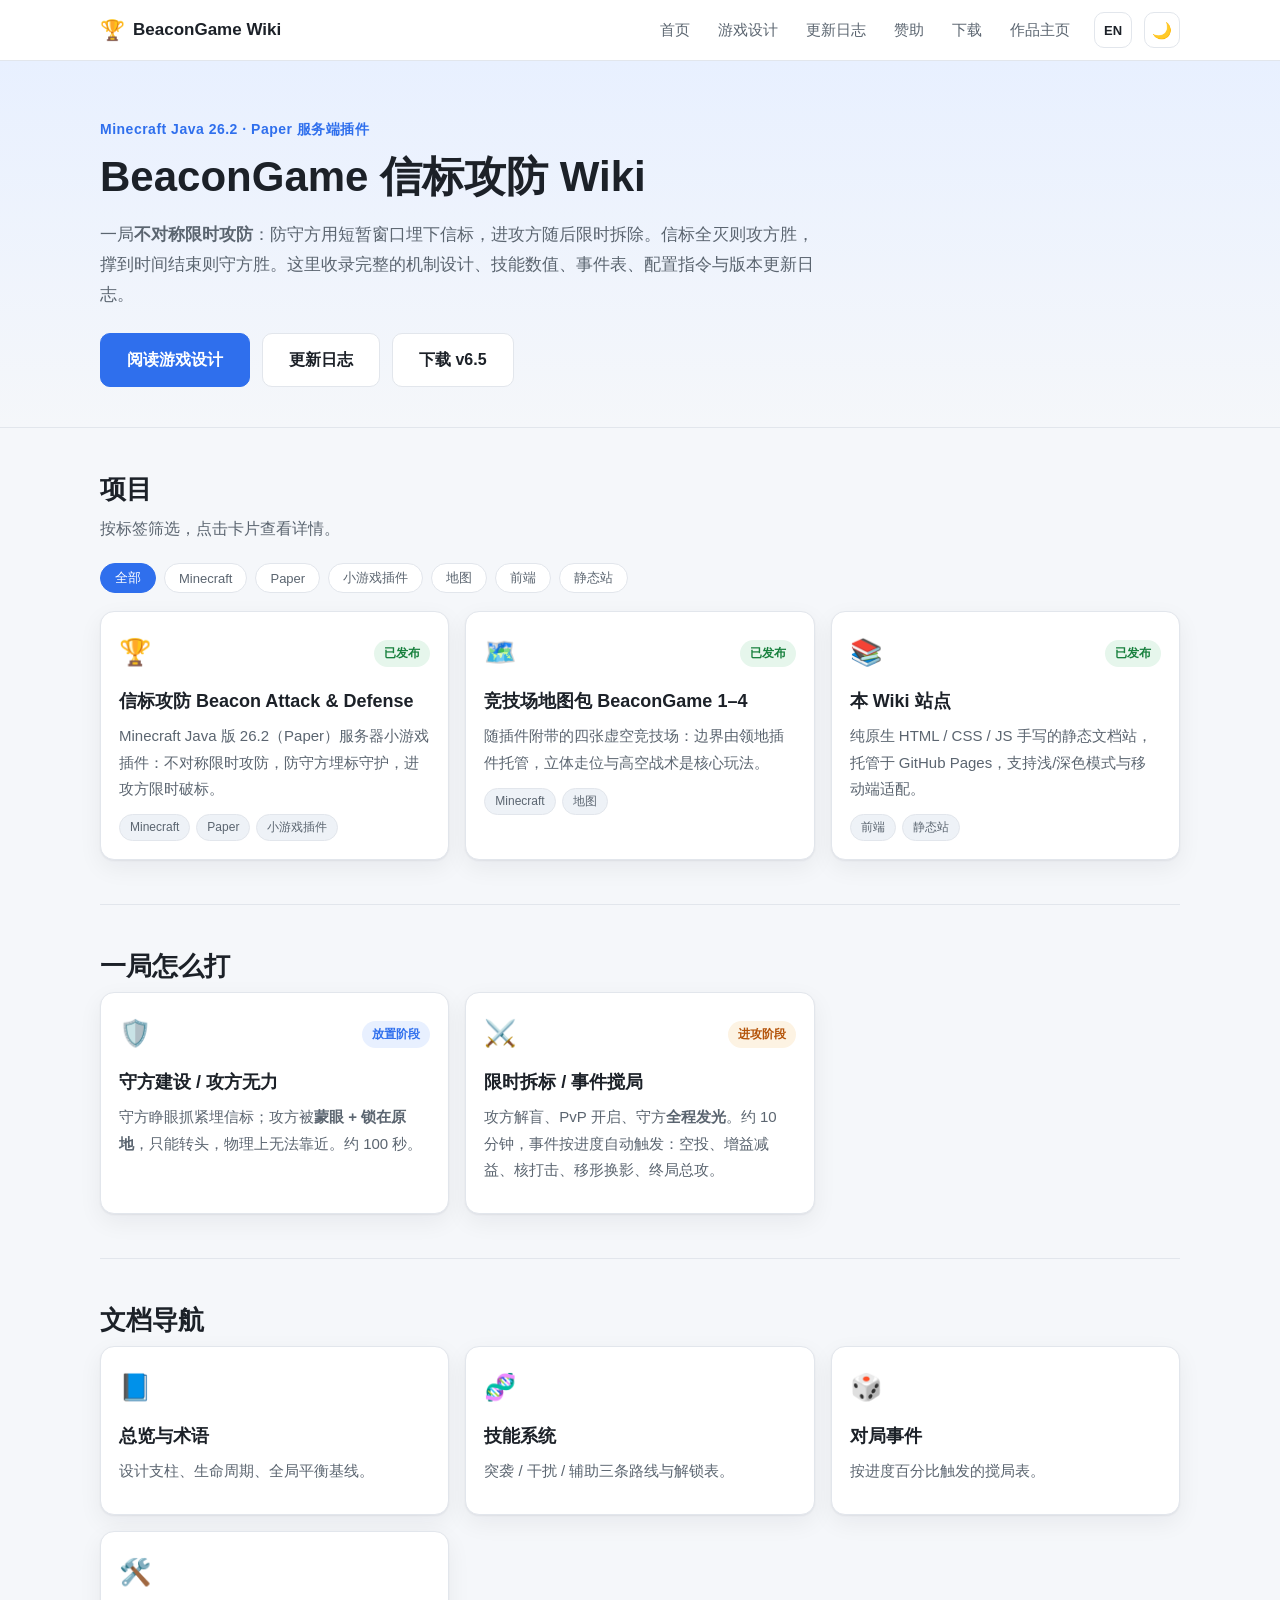
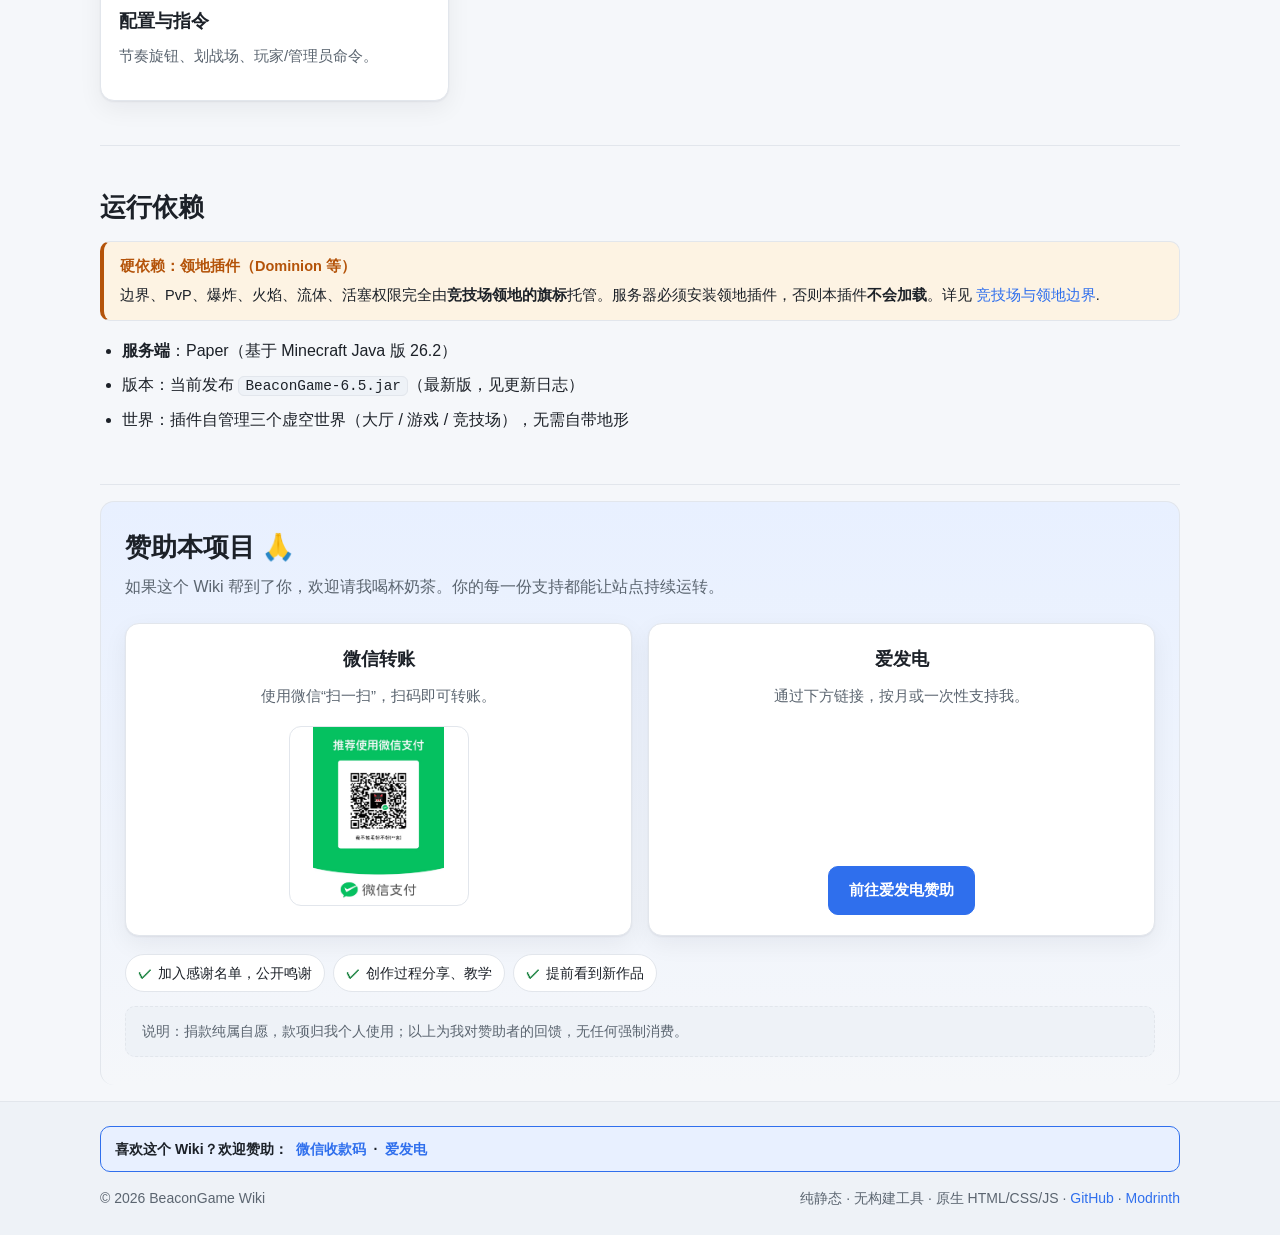
==== commit a291e8f9: "作品主页" ====
--- a/index.html
+++ b/index.html
@@ -137,7 +137,7 @@
     </div>
     <div class="wrap footer-inner">
       <span>© <span id="year">2026</span> BeaconGame Wiki</span>
-      <span class="footer-note" data-en="Static · Plain HTML/CSS/JS · <a href='https://github.com/TanDingyan/BeaconGameWiki'>GitHub</a>">纯静态 · 无构建工具 · 原生 HTML/CSS/JS · <a href="https://github.com/TanDingyan/BeaconGameWiki">GitHub</a></span>
+      <span class="footer-note" data-en="Static · Plain HTML/CSS/JS · <a href='https://github.com/TanDingyan/BeaconGameWiki'>GitHub</a> · <a href='https://modrinth.com/plugin/beacongame' target='_blank' rel='noopener'>Modrinth</a>">纯静态 · 无构建工具 · 原生 HTML/CSS/JS · <a href="https://github.com/TanDingyan/BeaconGameWiki">GitHub</a> · <a href="https://modrinth.com/plugin/beacongame" target="_blank" rel="noopener">Modrinth</a></span>
     </div>
   </footer>
 
--- a/css/style.css
+++ b/css/style.css
@@ -319,7 +319,10 @@
   background: linear-gradient(180deg, var(--brand-soft) 0%, var(--bg) 100%);
   border: 1px solid var(--border);
   border-radius: var(--radius);
-  margin: 8px 0;
+  /* 覆盖 .section 的 padding:44px 0：.section 只有上下内边距，
+     这里补上左右内边距，避免标题/卡片文字贴着圆角边框（错位） */
+  padding: 28px 24px;
+  margin: 16px 0;
 }
 .donate-grid {
   display: grid;
@@ -334,7 +337,15 @@
   box-shadow: var(--shadow);
   padding: 20px;
   text-align: center;
-}
+  /* 纵向排列，让二维码/按钮对齐到卡片底部（两卡高度不同时也对齐） */
+  display: flex;
+  flex-direction: column;
+  align-items: center;
+}
+.donate-card h3,
+.donate-card p { align-self: stretch; }   /* 标题/段落占满卡片宽度，文字居中更整齐 */
+.donate-card .donate-img-link,
+.donate-card > .btn { margin-top: auto; } /* 二维码/按钮对齐到底部 */
 .donate-card h3 { margin: 0 0 8px; font-size: 18px; }
 .donate-card p  { margin: 0 0 16px; color: var(--muted); font-size: 15px; }
 
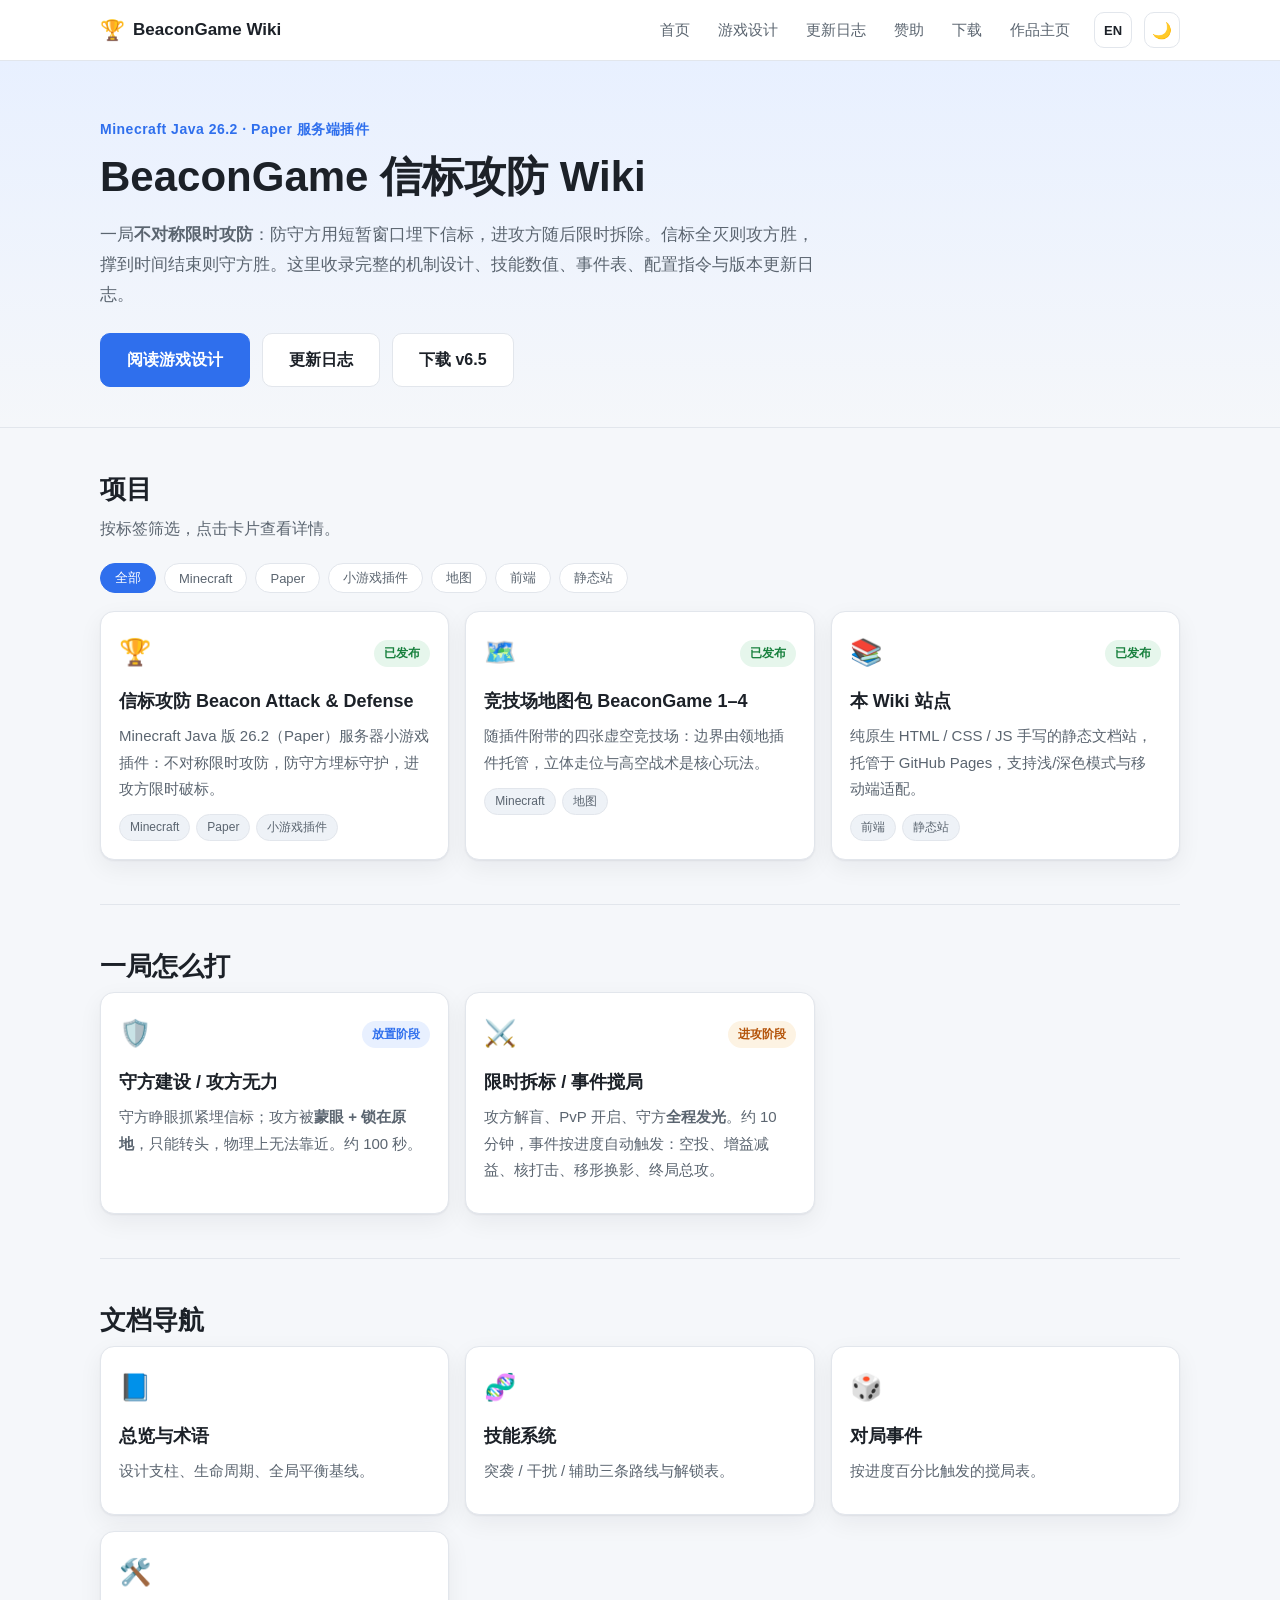
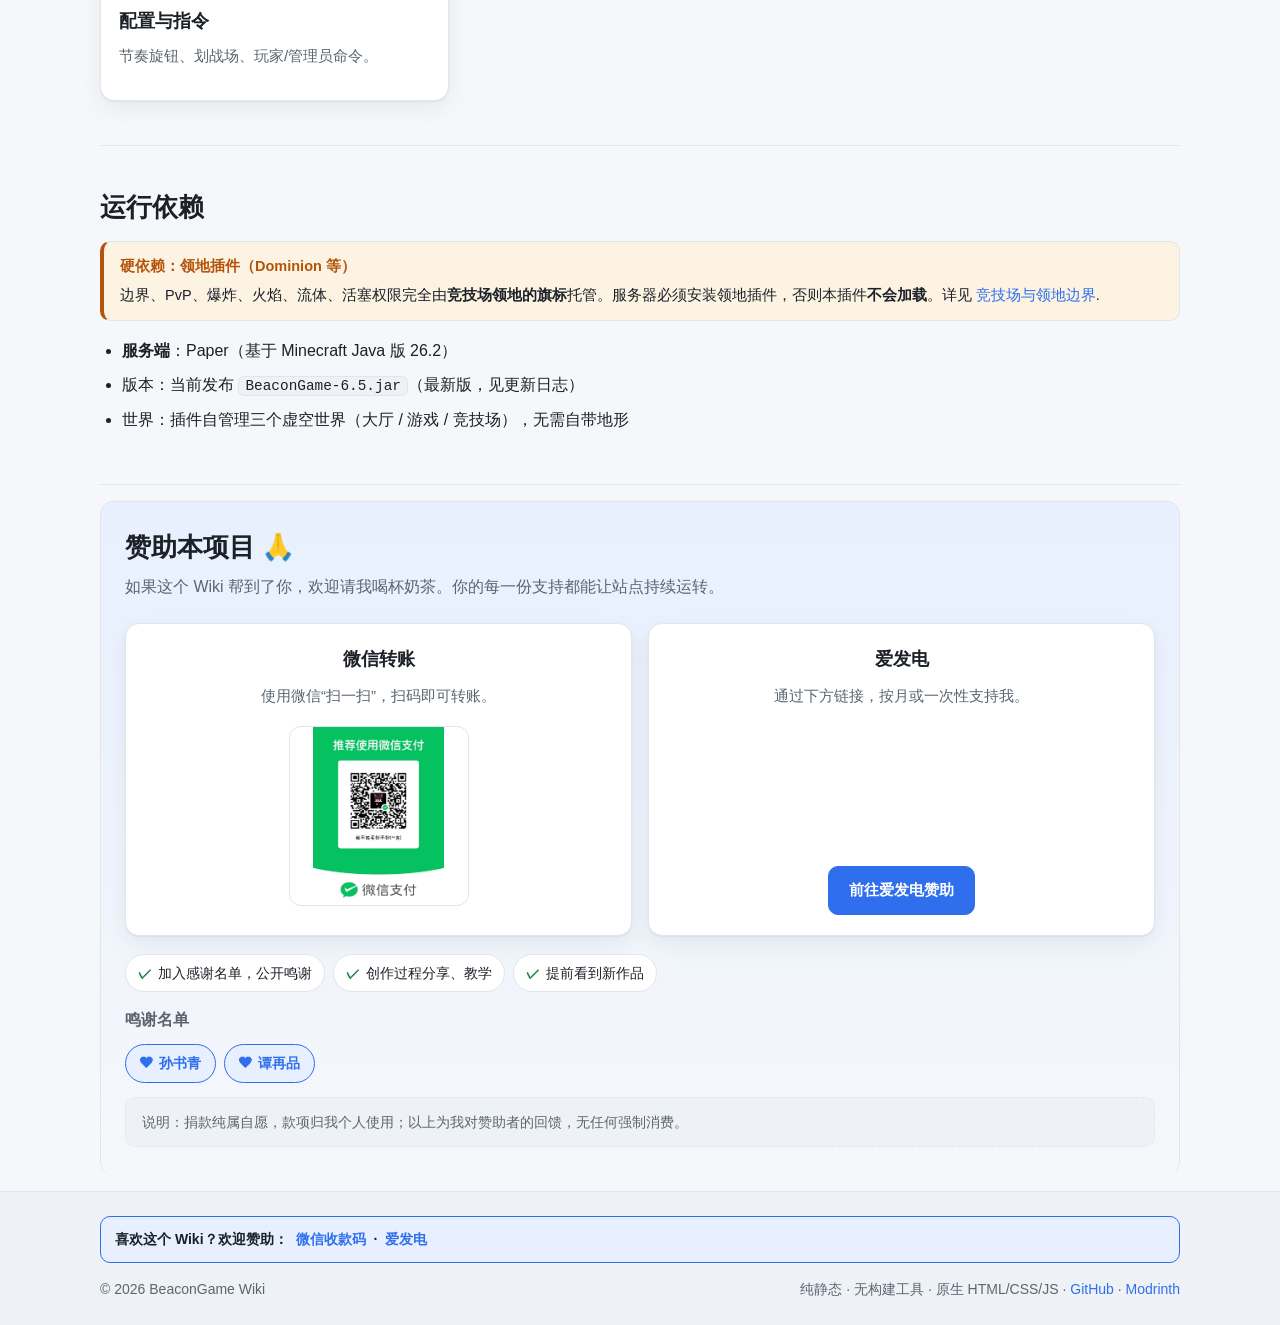
==== commit 900a52fa: "新增赞助鸣谢名单" ====
--- a/index.html
+++ b/index.html
@@ -119,6 +119,11 @@
           <li data-en="Behind-the-scenes creation shares & tutorials">创作过程分享、教学</li>
           <li data-en="Early access to upcoming works">提前看到新作品</li>
         </ul>
+        <!-- 鸣谢名单：人员数据保存在 js/main.js 的 THANKS 数组，由 JS 动态渲染 -->
+        <div class="thanks">
+          <h3 class="thanks-title" data-en="Acknowledgements">鸣谢名单</h3>
+          <div id="thanks-list" class="thanks-list"></div>
+        </div>
         <!-- 说明：自愿捐款、款项个人使用，以上为对赞助者的回馈 -->
         <p class="donate-disclaimer" data-en="Note: Donations are voluntary and go to personal use. The above are perks I provide to backers — no purchase required.">说明：捐款纯属自愿，款项归我个人使用；以上为我对赞助者的回馈，无任何强制消费。</p>
       </section>
@@ -141,6 +146,8 @@
     </div>
   </footer>
 
+  <!-- 鸣谢名单数据：普通 <script> 引入，挂到 window.THANKS（支持本地 file:// 双击打开） -->
+  <script src="./data/thanks.js"></script>
   <script src="./js/main.js" defer></script>
 </body>
 </html>
--- a/css/style.css
+++ b/css/style.css
@@ -381,6 +381,19 @@
 }
 .donate-perks li::before { content: "✓"; color: var(--ok); font-weight: 700; }
 
+/* 鸣谢名单：标题 + 姓名胶囊 */
+.thanks { margin: 0 0 14px; }
+.thanks-title { margin: 0 0 10px; font-size: 16px; color: var(--muted); font-weight: 600; }
+.thanks-list { display: flex; flex-wrap: wrap; gap: 8px; }
+.thanks-chip {
+  display: inline-flex; align-items: center; gap: 6px;
+  padding: 6px 14px;
+  background: var(--brand-soft); border: 1px solid var(--brand);
+  border-radius: 999px; font-size: 14px; color: var(--brand); font-weight: 600;
+}
+.thanks-chip::before { content: "❤"; font-size: 13px; }
+.thanks-empty { color: var(--muted); }
+
 /* 页脚赞助条：全站可见、醒目（品牌色底） */
 .footer-donate {
   display: flex; flex-wrap: wrap; align-items: center; gap: 8px;
